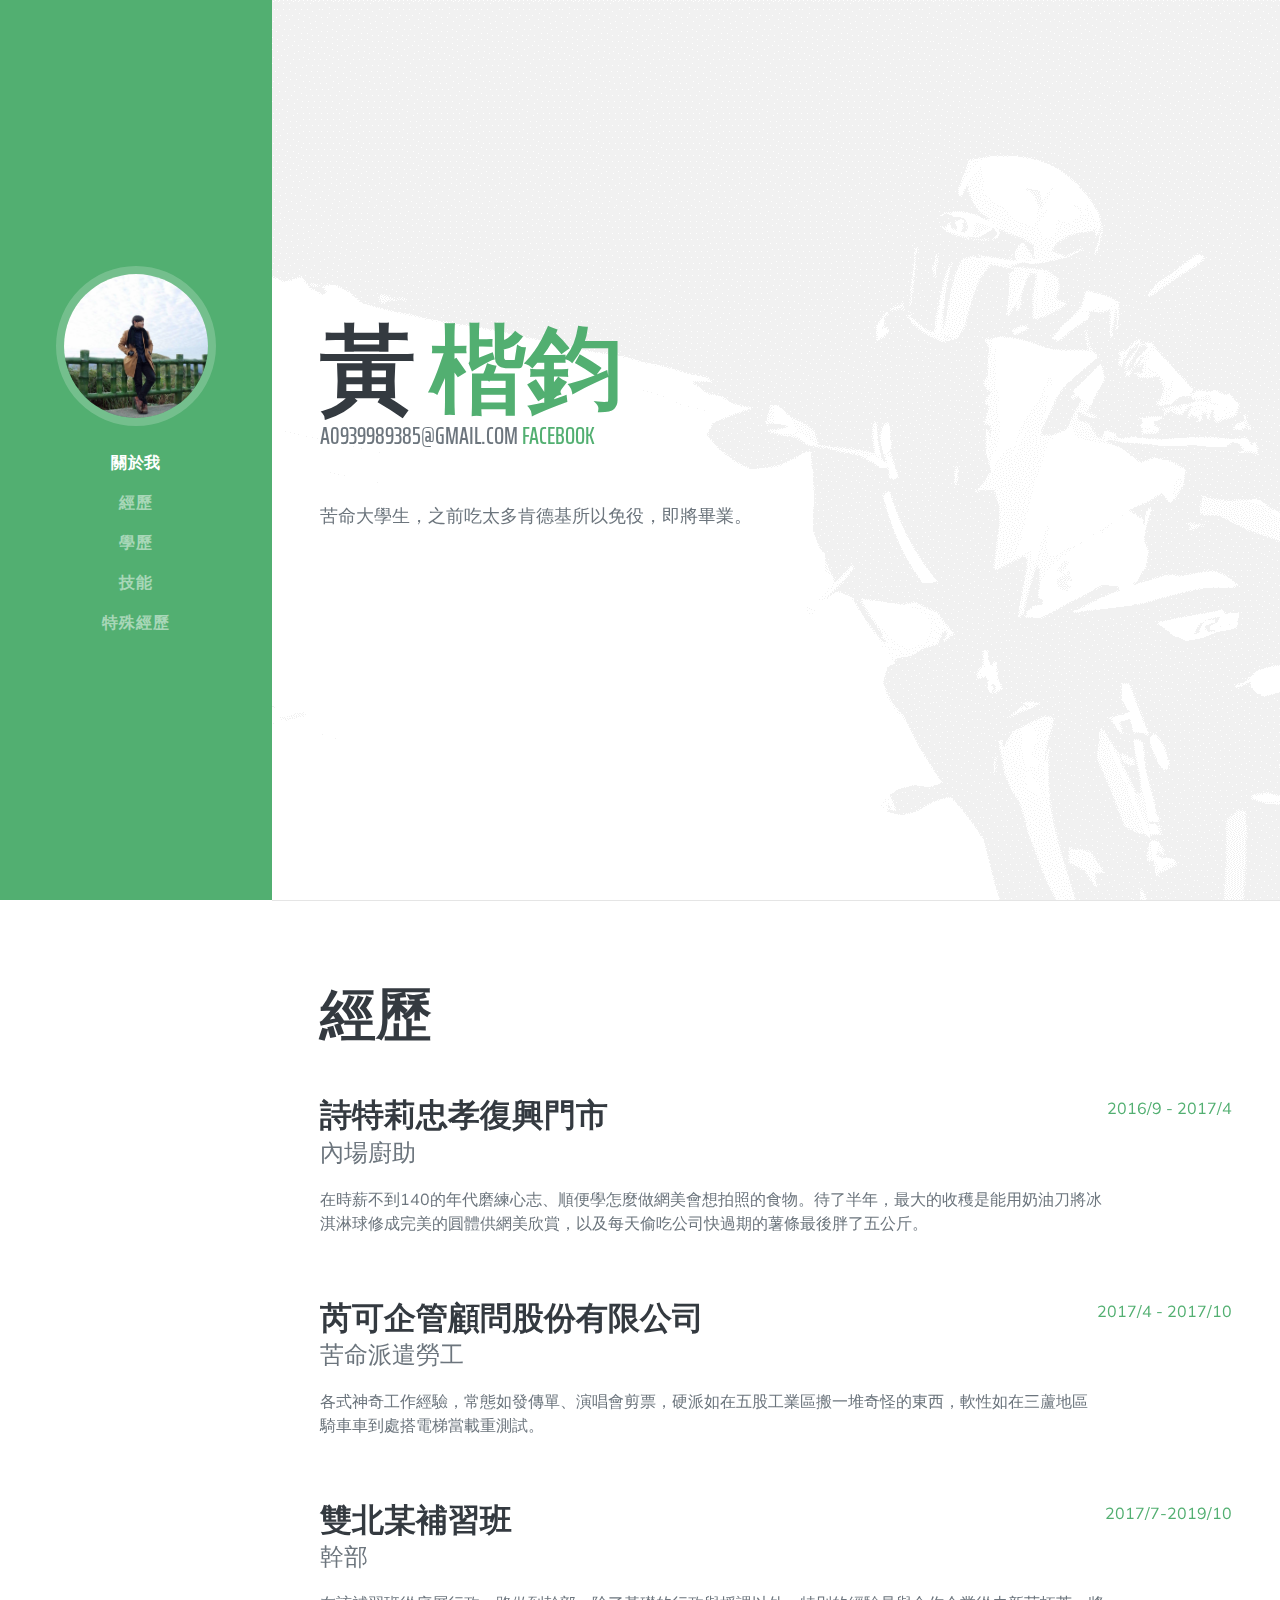
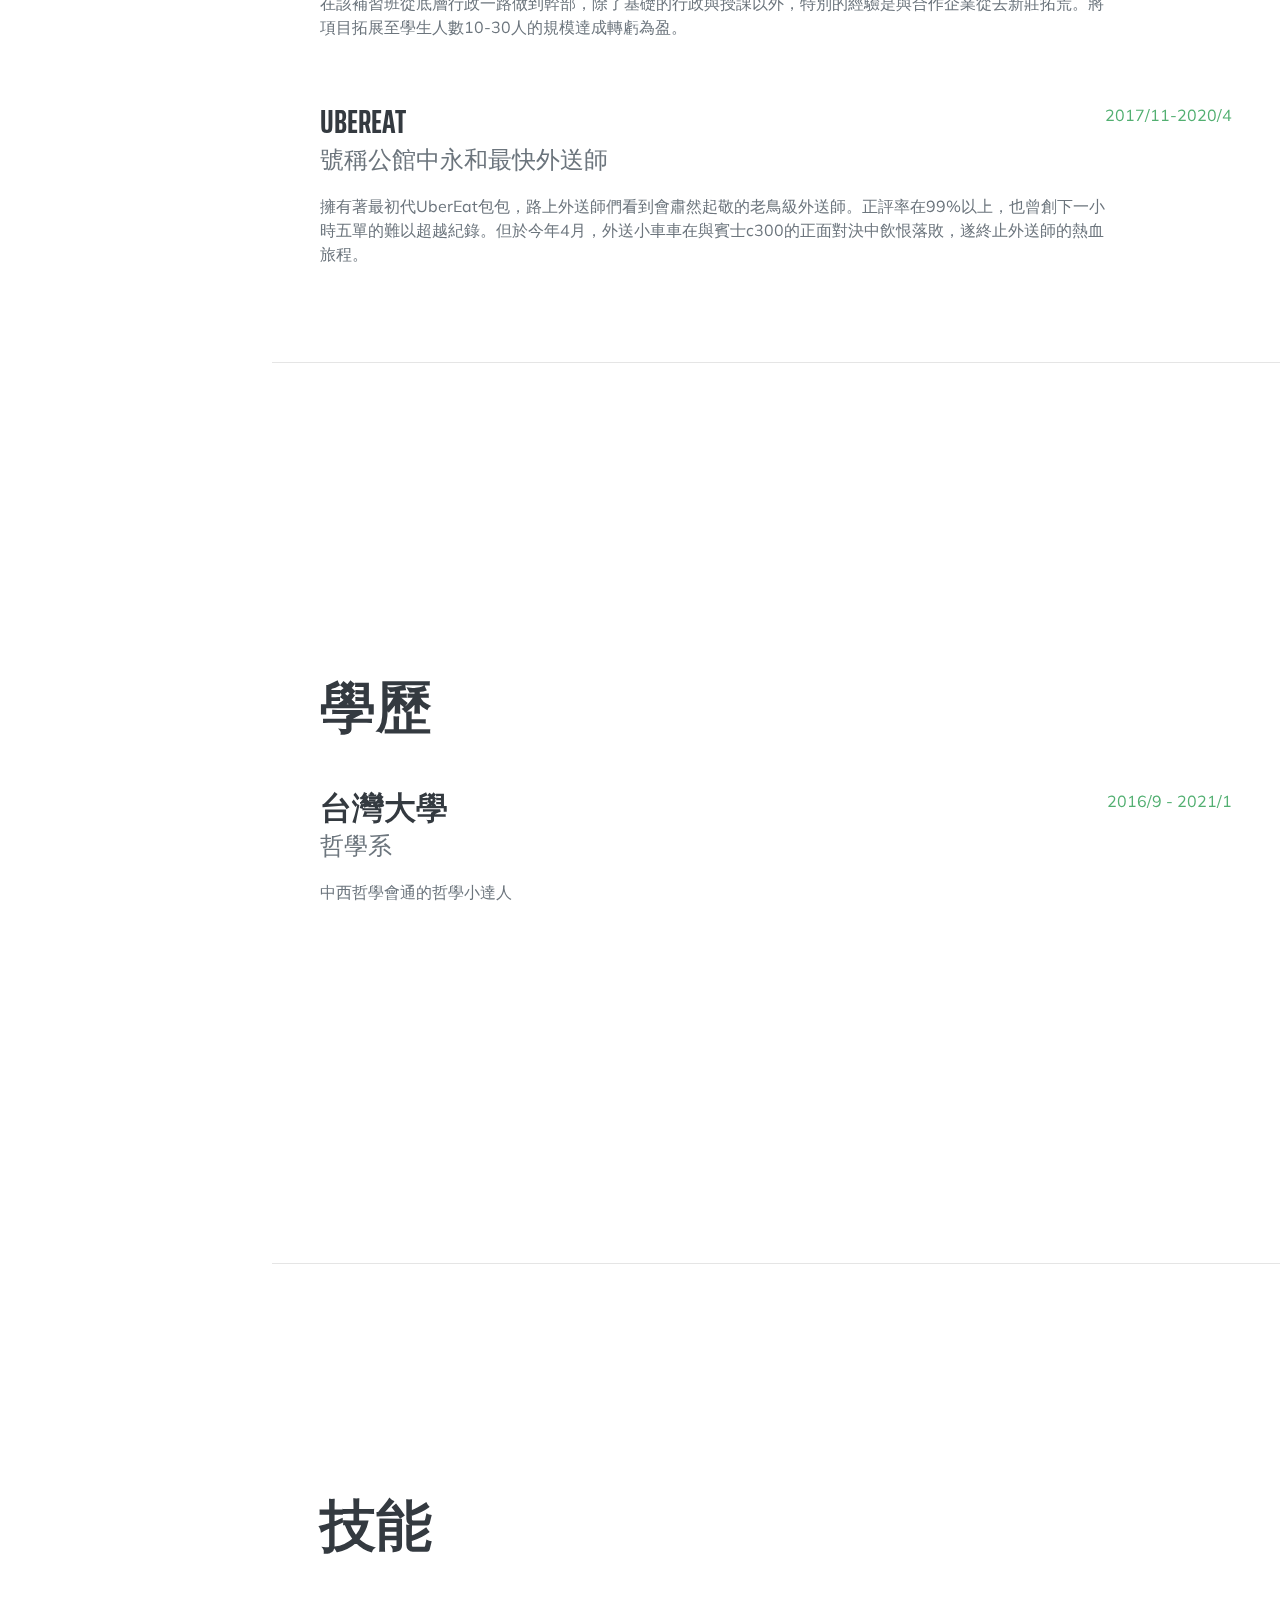
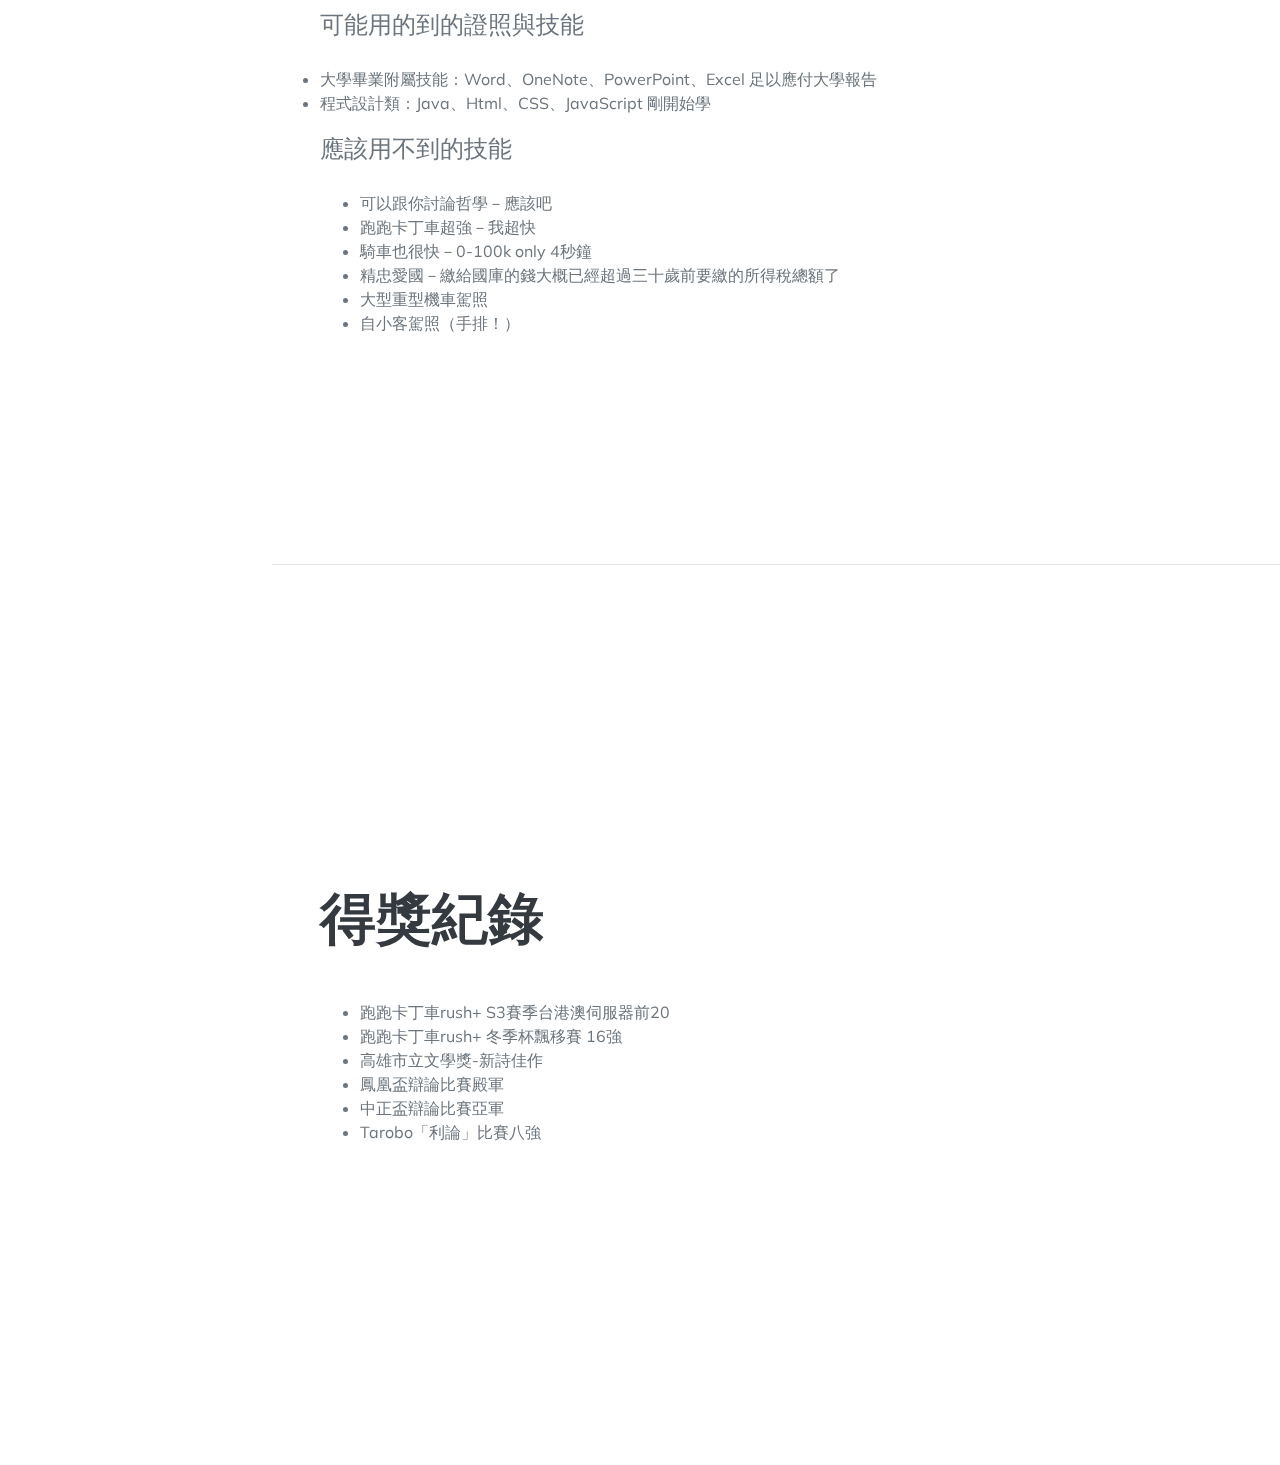
==== personal/index.html @ 2d290353 "Add files via upload" ====
<!DOCTYPE html>
<html lang="en">
    <head>
        <meta charset="utf-8" />
        <meta name="viewport" content="width=device-width, initial-scale=1, shrink-to-fit=no" />
        <meta name="description" content="" />
        <meta name="author" content="" />
        <title>前端程式設計-作業三</title>
        <link rel="icon" type="image/x-icon" href="assets/img/跑跑.png" />
        <!-- Font Awesome icons (free version)-->
        <script src="https://use.fontawesome.com/releases/v5.15.1/js/all.js" crossorigin="anonymous"></script>
        <!-- Google fonts-->
        <link href="https://fonts.googleapis.com/css?family=Saira+Extra+Condensed:500,700" rel="stylesheet" type="text/css" />
        <link href="https://fonts.googleapis.com/css?family=Muli:400,400i,800,800i" rel="stylesheet" type="text/css" />
        <!-- Core theme CSS (includes Bootstrap)-->
        <link href="css/styles.css" rel="stylesheet" />

        
    </head>
    <div class="bg"><img src="/assets/img/testbg.png" ></div>
    <body id="page-top">
        
        <!-- Navigation-->
        <nav class="navbar navbar-expand-lg navbar-dark bg-primary fixed-top" id="sideNav">
            <a class="navbar-brand js-scroll-trigger" href="#page-top">
                <span class="d-block d-lg-none">KJ Huang</span>
                <span class="d-none d-lg-block"><img class="img-fluid img-profile rounded-circle mx-auto mb-2" src="assets/img/正常一點的.jpg" alt="" /></span>
                
            </a>
            <button class="navbar-toggler" type="button" data-toggle="collapse" data-target="#navbarSupportedContent" aria-controls="navbarSupportedContent" aria-expanded="false" aria-label="Toggle navigation"><span class="navbar-toggler-icon"></span></button>
            <div class="collapse navbar-collapse" id="navbarSupportedContent">
                <ul class="navbar-nav">
                    <li class="nav-item"><a class="nav-link js-scroll-trigger" href="#about">關於我</a></li>
                    <li class="nav-item"><a class="nav-link js-scroll-trigger" href="#experience">經歷</a></li>
                    <li class="nav-item"><a class="nav-link js-scroll-trigger" href="#education">學歷</a></li>
                    <li class="nav-item"><a class="nav-link js-scroll-trigger" href="#skills">技能</a></li>

                    <li class="nav-item"><a class="nav-link js-scroll-trigger" href="#awards">特殊經歷</a></li>
                </ul>
            </div>
            
        </nav>
       
 
        <!-- Page Content-->
        <div class="container-fluid p-0">
            <!-- About-->
            <section class="resume-section" id="about">
                <div class="resume-section-content">
                    <h1 class="mb-0">
                        黃
                        <span class="text-primary">楷鈞</span>
                    </h1>
                    <div class="subheading mb-5">
                        a0939989385@gmail.com
                        <a href="https://www.facebook.com/profile.php?id=100022500132320">Facebook</a>
                    </div>
                    
                    <p class="lead mb-5">苦命大學生，之前吃太多肯德基所以免役，即將畢業。</p>
                   
                </div>
            </section>
            <hr class="m-0" />
            <!-- Experience-->
            <section class="resume-section" id="experience">
                <div class="resume-section-content">
                    <h2 class="mb-5">經歷</h2>
                    <div class="d-flex flex-column flex-md-row justify-content-between mb-5">
                        <div class="flex-grow-1">
                            <h3 class="mb-0">詩特莉忠孝復興門市</h3>
                            <div class="subheading mb-3">內場廚助</div>
                            <p>在時薪不到140的年代磨練心志、順便學怎麼做網美會想拍照的食物。待了半年，最大的收穫是能用奶油刀將冰淇淋球修成完美的圓體供網美欣賞，以及每天偷吃公司快過期的薯條最後胖了五公斤。</p>
                        </div>
                        <div class="flex-shrink-0"><span class="text-primary">2016/9 - 2017/4</span></div>
                    </div>
                    <div class="d-flex flex-column flex-md-row justify-content-between mb-5">
                        <div class="flex-grow-1">
                            <h3 class="mb-0">芮可企管顧問股份有限公司</h3>
                            <div class="subheading mb-3">苦命派遣勞工</div>
                            <p>各式神奇工作經驗，常態如發傳單、演唱會剪票，硬派如在五股工業區搬一堆奇怪的東西，軟性如在三蘆地區騎車車到處搭電梯當載重測試。</p>
                        </div>
                        <div class="flex-shrink-0"><span class="text-primary">2017/4 - 2017/10</span></div>
                    </div>
                    <div class="d-flex flex-column flex-md-row justify-content-between mb-5">
                        <div class="flex-grow-1">
                            <h3 class="mb-0">雙北某補習班</h3>
                            <div class="subheading mb-3">幹部</div>
                            <p>在該補習班從底層行政一路做到幹部，除了基礎的行政與授課以外，特別的經驗是與合作企業從去新莊拓荒。將項目拓展至學生人數10-30人的規模達成轉虧為盈。
                
                            </p>
                        </div>
                        <div class="flex-shrink-0"><span class="text-primary">2017/7-2019/10</span></div>
                    </div>
                    <div class="d-flex flex-column flex-md-row justify-content-between">
                        <div class="flex-grow-1">
                            <h3 class="mb-0">UberEat</h3>
                            <div class="subheading mb-3">號稱公館中永和最快外送師</div>
                            <p>擁有著最初代UberEat包包，路上外送師們看到會肅然起敬的老鳥級外送師。正評率在99%以上，也曾創下一小時五單的難以超越紀錄。但於今年4月，外送小車車在與賓士c300的正面對決中飲恨落敗，遂終止外送師的熱血旅程。</p>

                        </div>
                        <div class="flex-shrink-0"><span class="text-primary">2017/11-2020/4</span></div>
                    </div>
                </div>
            </section>
            <hr class="m-0" />
            <!-- Education-->
            <section class="resume-section" id="education">
                <div class="resume-section-content">
                    <h2 class="mb-5">學歷</h2>
                    <div class="d-flex flex-column flex-md-row justify-content-between mb-5">
                        <div class="flex-grow-1">
                            <h3 class="mb-0">台灣大學</h3>
                            <div class="subheading mb-3">哲學系</div>
                            <div>中西哲學會通的哲學小達人</div>
                
                        </div>
                        <div class="flex-shrink-0"><span class="text-primary">2016/9 - 2021/1</span></div>
                    </div>
                   
                </div>
            </section>
            <hr class="m-0" />
            <!-- Skills-->
            <section class="resume-section" id="skills">
                <div class="resume-section-content">
                    <h2 class="mb-5">技能</h2>
                    <div class="subheading mb-4">可能用的到的證照與技能</div>
                   
                    <li>
                        <span class="fa-li"><i class="fas fa-check"></i></span>
                        大學畢業附屬技能：Word、OneNote、PowerPoint、Excel
                        足以應付大學報告
                    </li>
                    <li>
                        <span class="fa-li"><i class="fas fa-check"></i></span>
                        程式設計類：Java、Html、CSS、JavaScript 
                        剛開始學
                    </li>


<p>    </p>


                    <div class="subheading mb-4">應該用不到的技能</div>
                    
                
                    <ul class="fa-ul mb-0">
                        <li>
                            <span class="fa-li"><i class="fas fa-check"></i></span>
                            可以跟你討論哲學－應該吧
                        </li>
                     
                        <li>
                            <span class="fa-li"><i class="fas fa-check"></i></span>
                            跑跑卡丁車超強－我超快
                        </li>
                        <li>
                            <span class="fa-li"><i class="fas fa-check"></i></span>
                            騎車也很快－0-100k only 4秒鐘
                        </li>
                    
                        <li>
                            <span class="fa-li"><i class="fas fa-check"></i></span>
                            精忠愛國－繳給國庫的錢大概已經超過三十歲前要繳的所得稅總額了
                        </li>
                        <li>
                            <span class="fa-li"><i class="fas fa-check"></i></span>
                            大型重型機車駕照
                        </li>
                        <li>
                            <span class="fa-li"><i class="fas fa-check"></i></span>
                            自小客駕照（手排！）
                        </li>
                    </ul>
                </div>
            </section>
            <hr class="m-0" />
           
            <!-- Awards-->
            <section class="resume-section" id="awards">
                <div class="resume-section-content">
                    <h2 class="mb-5">得獎紀錄</h2>
                    <ul class="fa-ul mb-0">
                        <li>
                            <span class="fa-li"><i class="fas fa-trophy text-warning"></i></span>
                            跑跑卡丁車rush+ S3賽季台港澳伺服器前20
                        </li>
                        <li>
                            <span class="fa-li"><i class="fas fa-trophy text-warning"></i></span>
                            跑跑卡丁車rush+ 冬季杯飄移賽 16強
                        </li>
                        <li>
                            <span class="fa-li"><i class="fas fa-trophy text-warning"></i></span>
                            高雄市立文學獎-新詩佳作
                        </li>
                        <li>
                            <span class="fa-li"><i class="fas fa-trophy text-warning"></i></span>
                            鳳凰盃辯論比賽殿軍
                        </li>
                        <li>
                            <span class="fa-li"><i class="fas fa-trophy text-warning"></i></span>
                            中正盃辯論比賽亞軍
                        </li>
                        <li>
                            <span class="fa-li"><i class="fas fa-trophy text-warning"></i></span>
                            Tarobo「利論」比賽八強
                        </li>
                       
                    </ul>
                </div>
            </section>
        </div>
        <!-- Bootstrap core JS-->
        <script src="https://cdnjs.cloudflare.com/ajax/libs/jquery/3.5.1/jquery.min.js"></script>
        <script src="https://cdn.jsdelivr.net/npm/bootstrap@4.5.3/dist/js/bootstrap.bundle.min.js"></script>
        <!-- Third party plugin JS-->
        <script src="https://cdnjs.cloudflare.com/ajax/libs/jquery-easing/1.4.1/jquery.easing.min.js"></script>
        <!-- Core theme JS-->
        <script src="js/scripts.js"></script>
    </body>
</html>
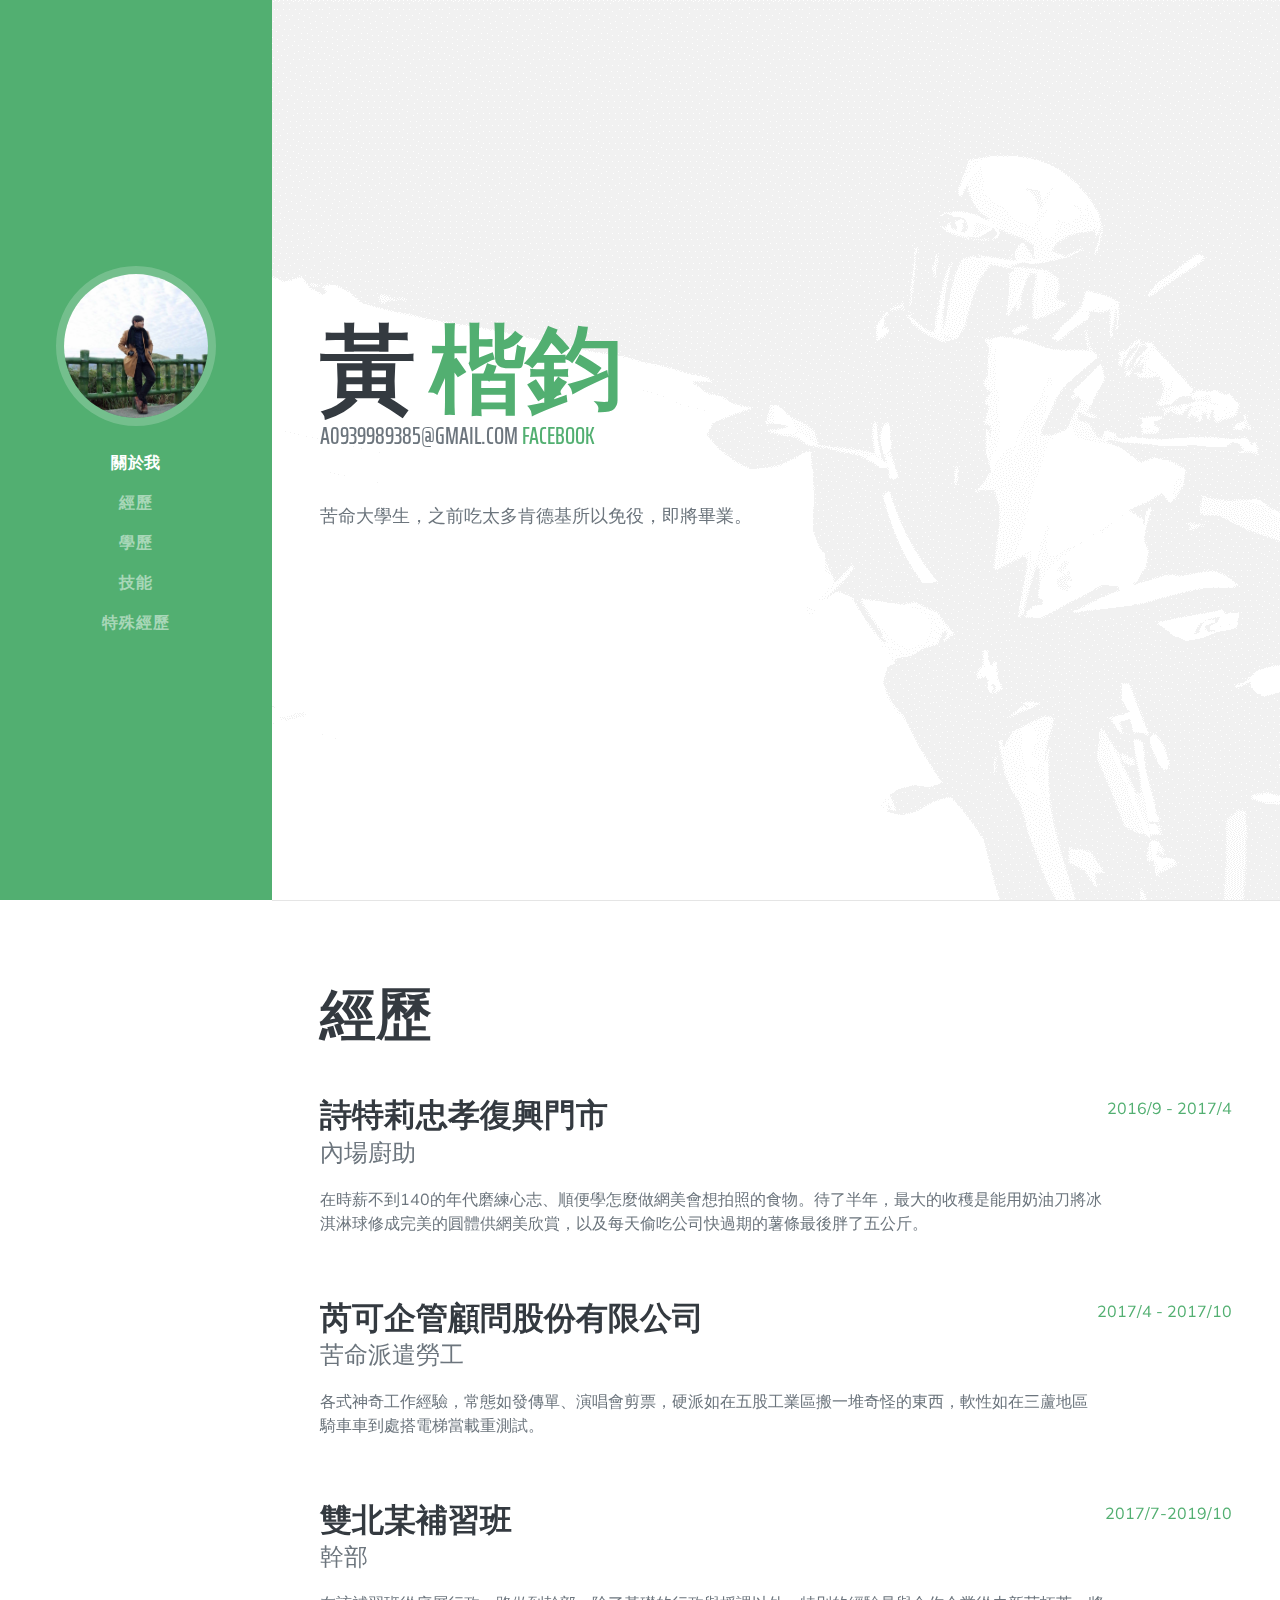
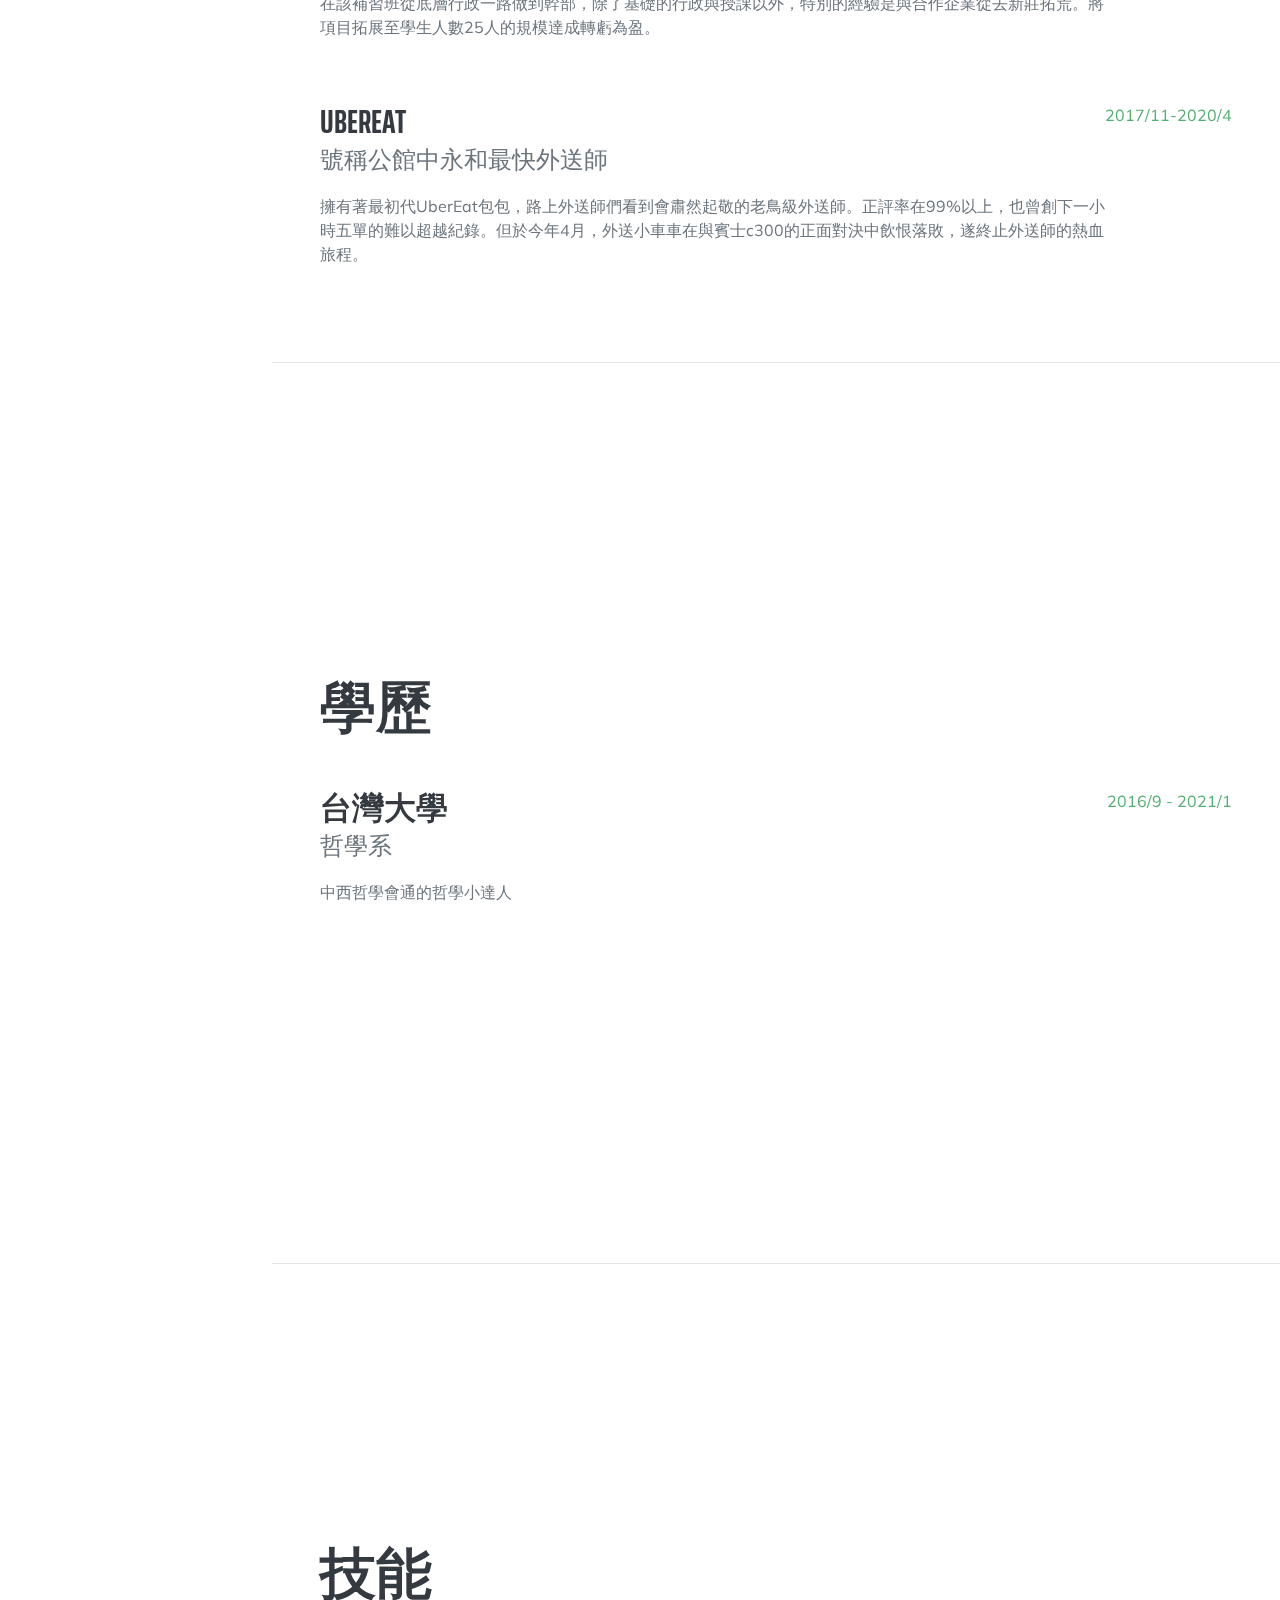
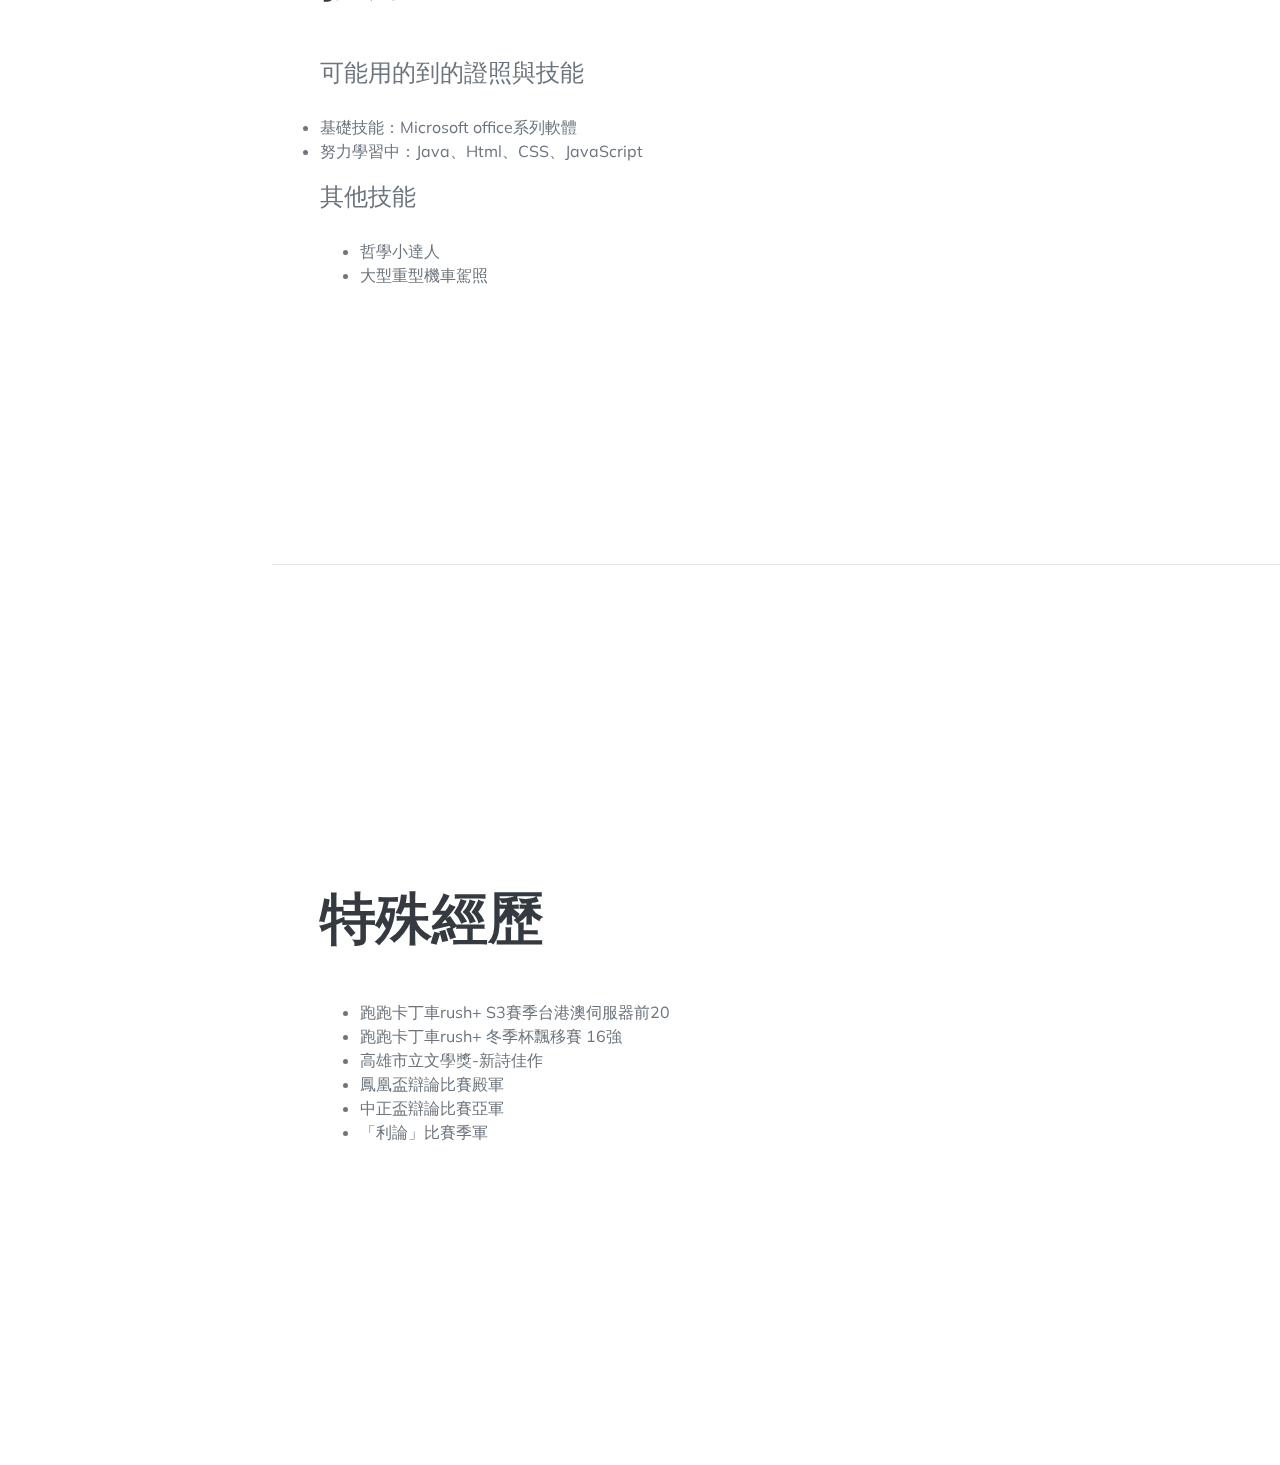
==== commit d9f4b28b: "Update index.html" ====
--- a/personal/index.html
+++ b/personal/index.html
@@ -5,7 +5,7 @@
         <meta name="viewport" content="width=device-width, initial-scale=1, shrink-to-fit=no" />
         <meta name="description" content="" />
         <meta name="author" content="" />
-        <title>前端程式設計-作業三</title>
+        <title>KJ Huang</title>
         <link rel="icon" type="image/x-icon" href="assets/img/跑跑.png" />
         <!-- Font Awesome icons (free version)-->
         <script src="https://use.fontawesome.com/releases/v5.15.1/js/all.js" crossorigin="anonymous"></script>
@@ -85,7 +85,7 @@
                         <div class="flex-grow-1">
                             <h3 class="mb-0">雙北某補習班</h3>
                             <div class="subheading mb-3">幹部</div>
-                            <p>在該補習班從底層行政一路做到幹部，除了基礎的行政與授課以外，特別的經驗是與合作企業從去新莊拓荒。將項目拓展至學生人數10-30人的規模達成轉虧為盈。
+                            <p>在該補習班從底層行政一路做到幹部，除了基礎的行政與授課以外，特別的經驗是與合作企業從去新莊拓荒。將項目拓展至學生人數25人的規模達成轉虧為盈。
                 
                             </p>
                         </div>
@@ -128,49 +128,34 @@
                    
                     <li>
                         <span class="fa-li"><i class="fas fa-check"></i></span>
-                        大學畢業附屬技能：Word、OneNote、PowerPoint、Excel
-                        足以應付大學報告
+                        基礎技能：Microsoft office系列軟體
+                        
                     </li>
                     <li>
                         <span class="fa-li"><i class="fas fa-check"></i></span>
-                        程式設計類：Java、Html、CSS、JavaScript 
-                        剛開始學
+                        努力學習中：Java、Html、CSS、JavaScript 
+                     
                     </li>
+                  
 
 
 <p>    </p>
 
 
-                    <div class="subheading mb-4">應該用不到的技能</div>
+                    <div class="subheading mb-4">其他技能</div>
                     
                 
                     <ul class="fa-ul mb-0">
                         <li>
                             <span class="fa-li"><i class="fas fa-check"></i></span>
-                            可以跟你討論哲學－應該吧
+                            哲學小達人
                         </li>
                      
-                        <li>
-                            <span class="fa-li"><i class="fas fa-check"></i></span>
-                            跑跑卡丁車超強－我超快
-                        </li>
-                        <li>
-                            <span class="fa-li"><i class="fas fa-check"></i></span>
-                            騎車也很快－0-100k only 4秒鐘
-                        </li>
-                    
-                        <li>
-                            <span class="fa-li"><i class="fas fa-check"></i></span>
-                            精忠愛國－繳給國庫的錢大概已經超過三十歲前要繳的所得稅總額了
-                        </li>
                         <li>
                             <span class="fa-li"><i class="fas fa-check"></i></span>
                             大型重型機車駕照
                         </li>
-                        <li>
-                            <span class="fa-li"><i class="fas fa-check"></i></span>
-                            自小客駕照（手排！）
-                        </li>
+                 
                     </ul>
                 </div>
             </section>
@@ -179,7 +164,7 @@
             <!-- Awards-->
             <section class="resume-section" id="awards">
                 <div class="resume-section-content">
-                    <h2 class="mb-5">得獎紀錄</h2>
+                    <h2 class="mb-5">特殊經歷</h2>
                     <ul class="fa-ul mb-0">
                         <li>
                             <span class="fa-li"><i class="fas fa-trophy text-warning"></i></span>
@@ -203,8 +188,9 @@
                         </li>
                         <li>
                             <span class="fa-li"><i class="fas fa-trophy text-warning"></i></span>
-                            Tarobo「利論」比賽八強
-                        </li>
+                            「利論」比賽季軍
+                        </li>
+                        
                        
                     </ul>
                 </div>
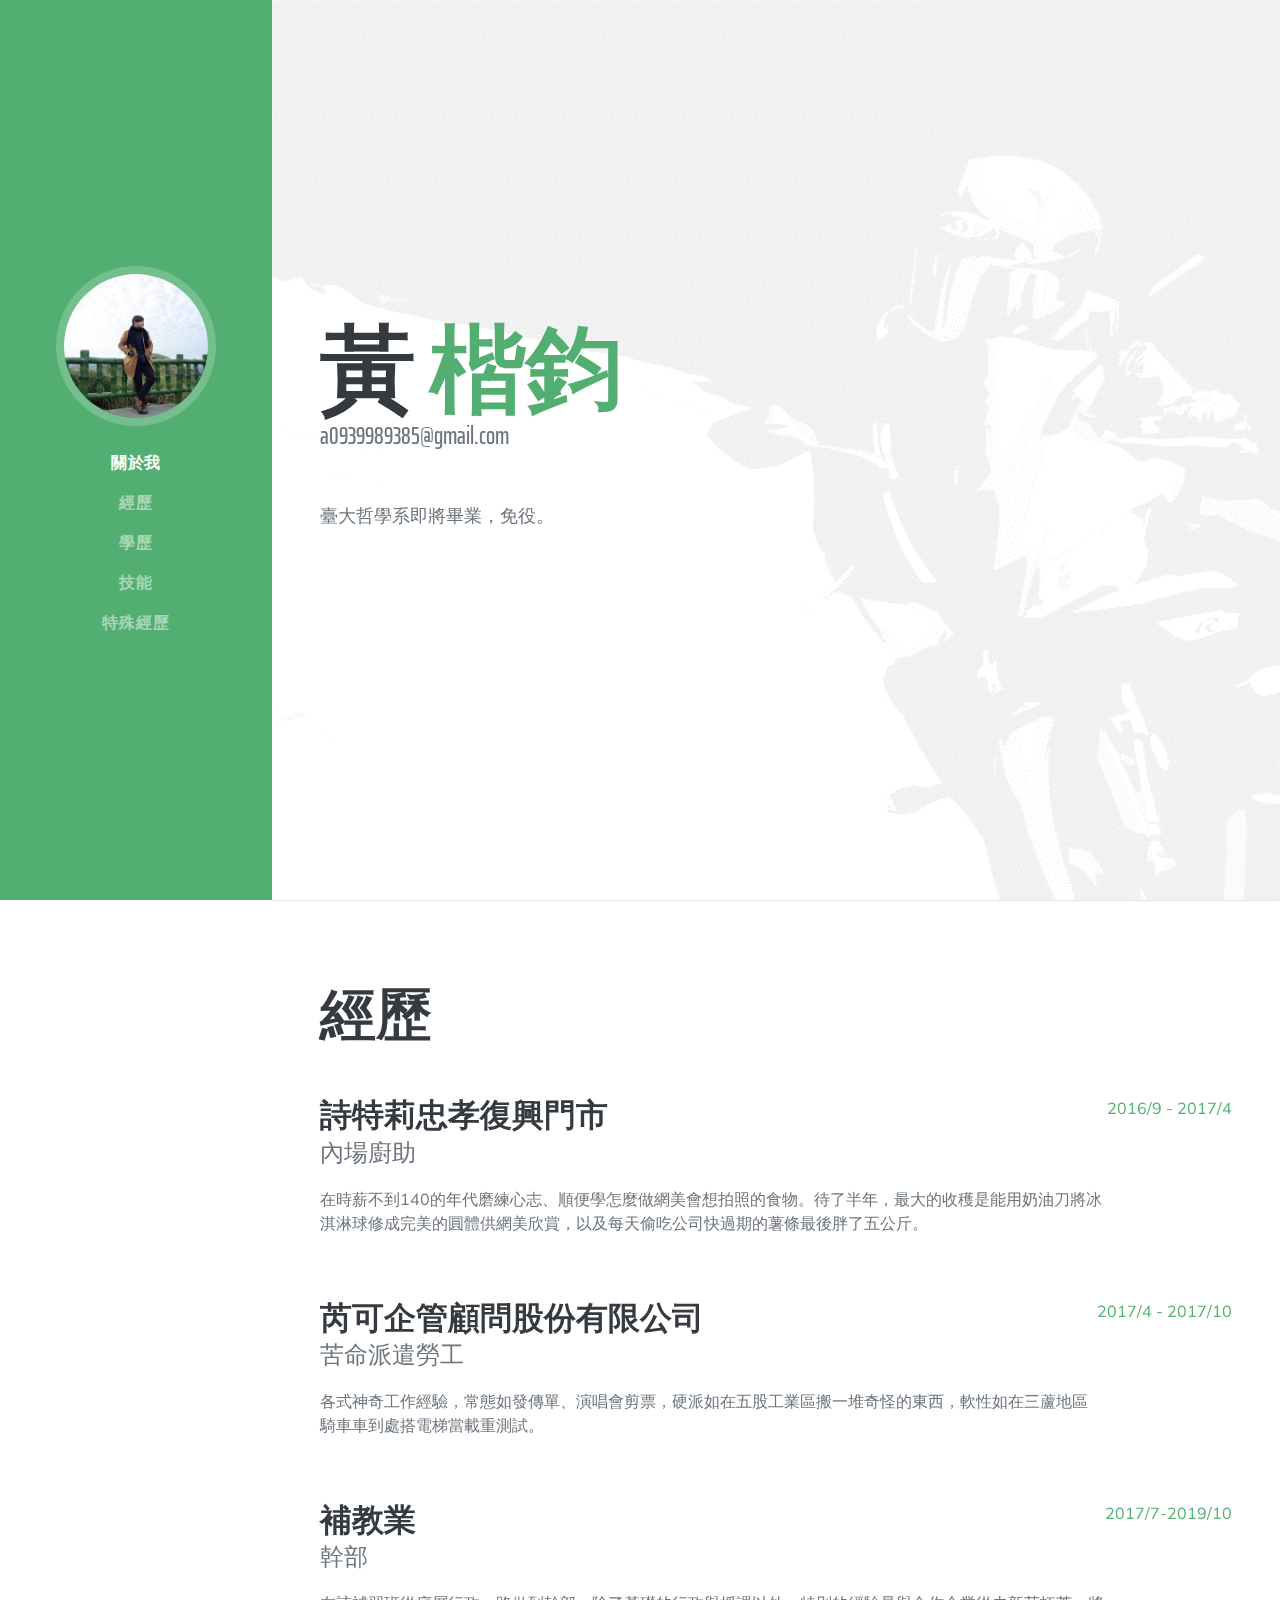
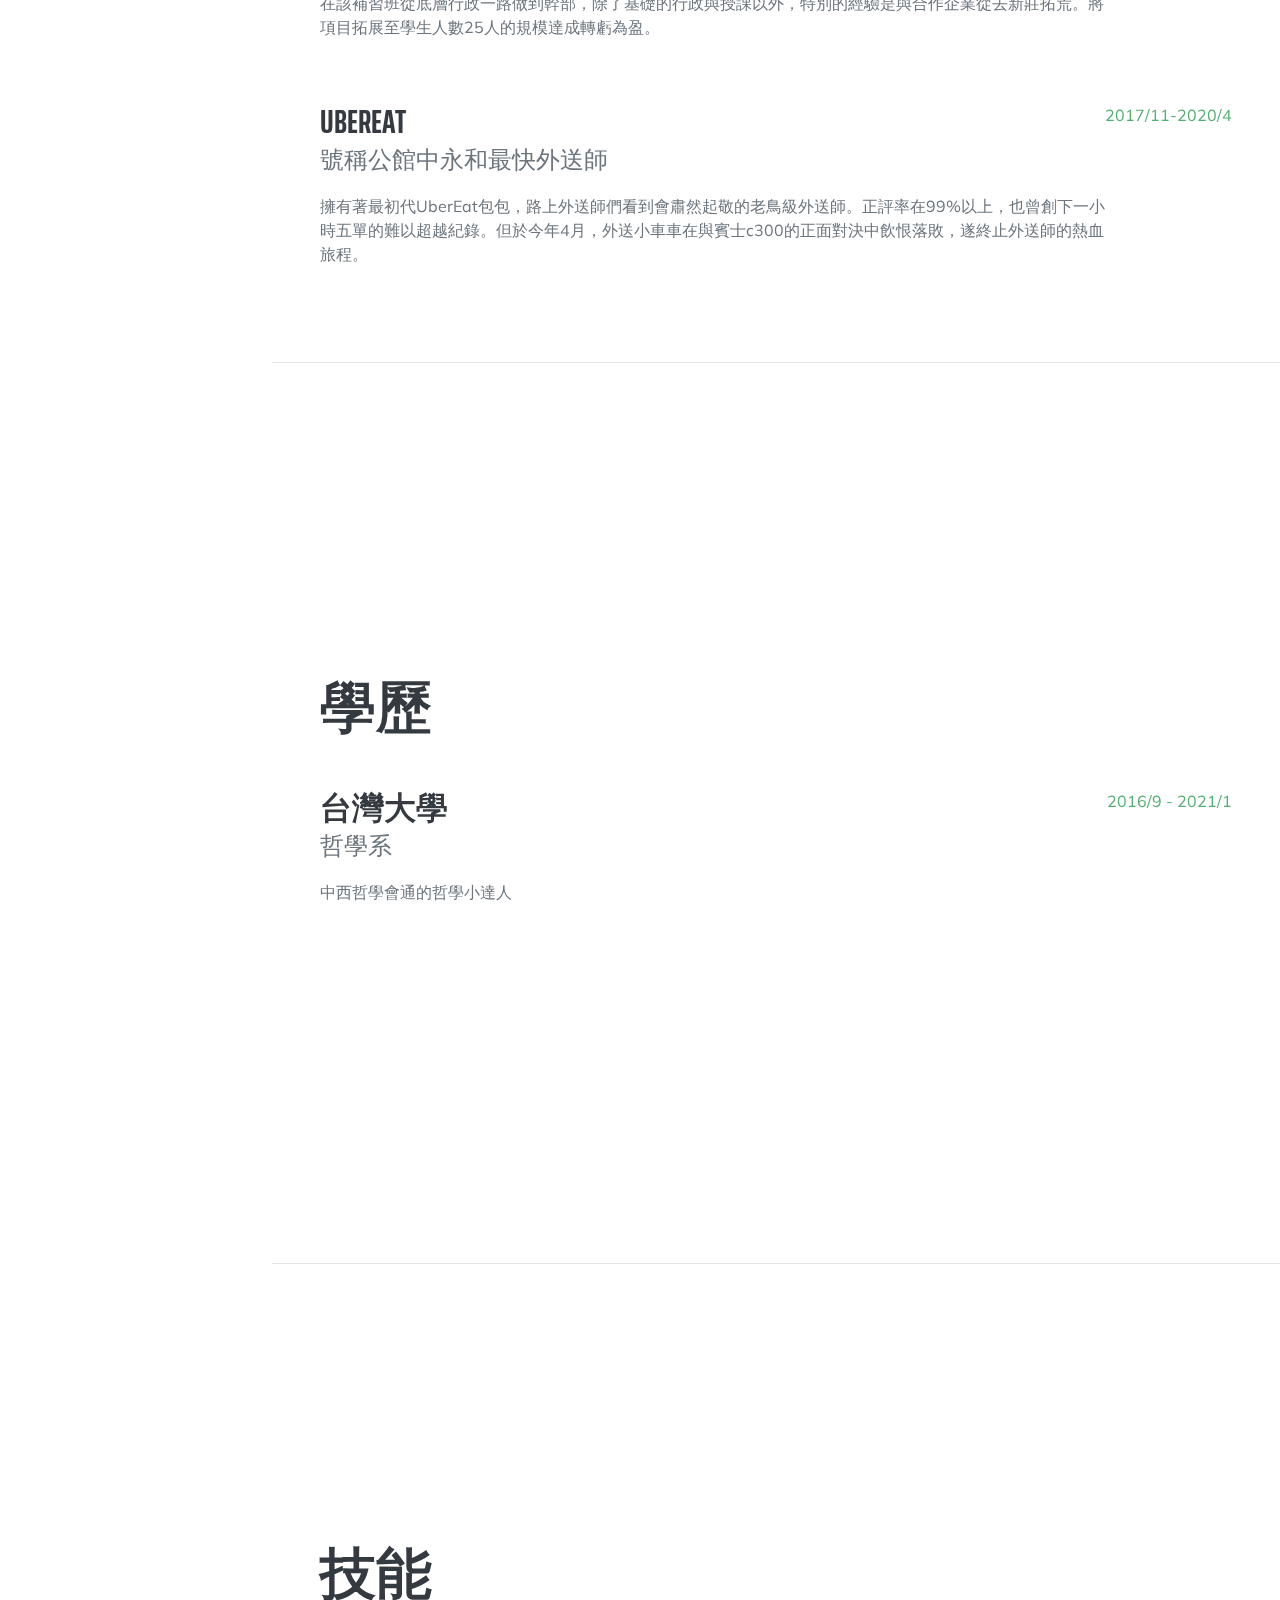
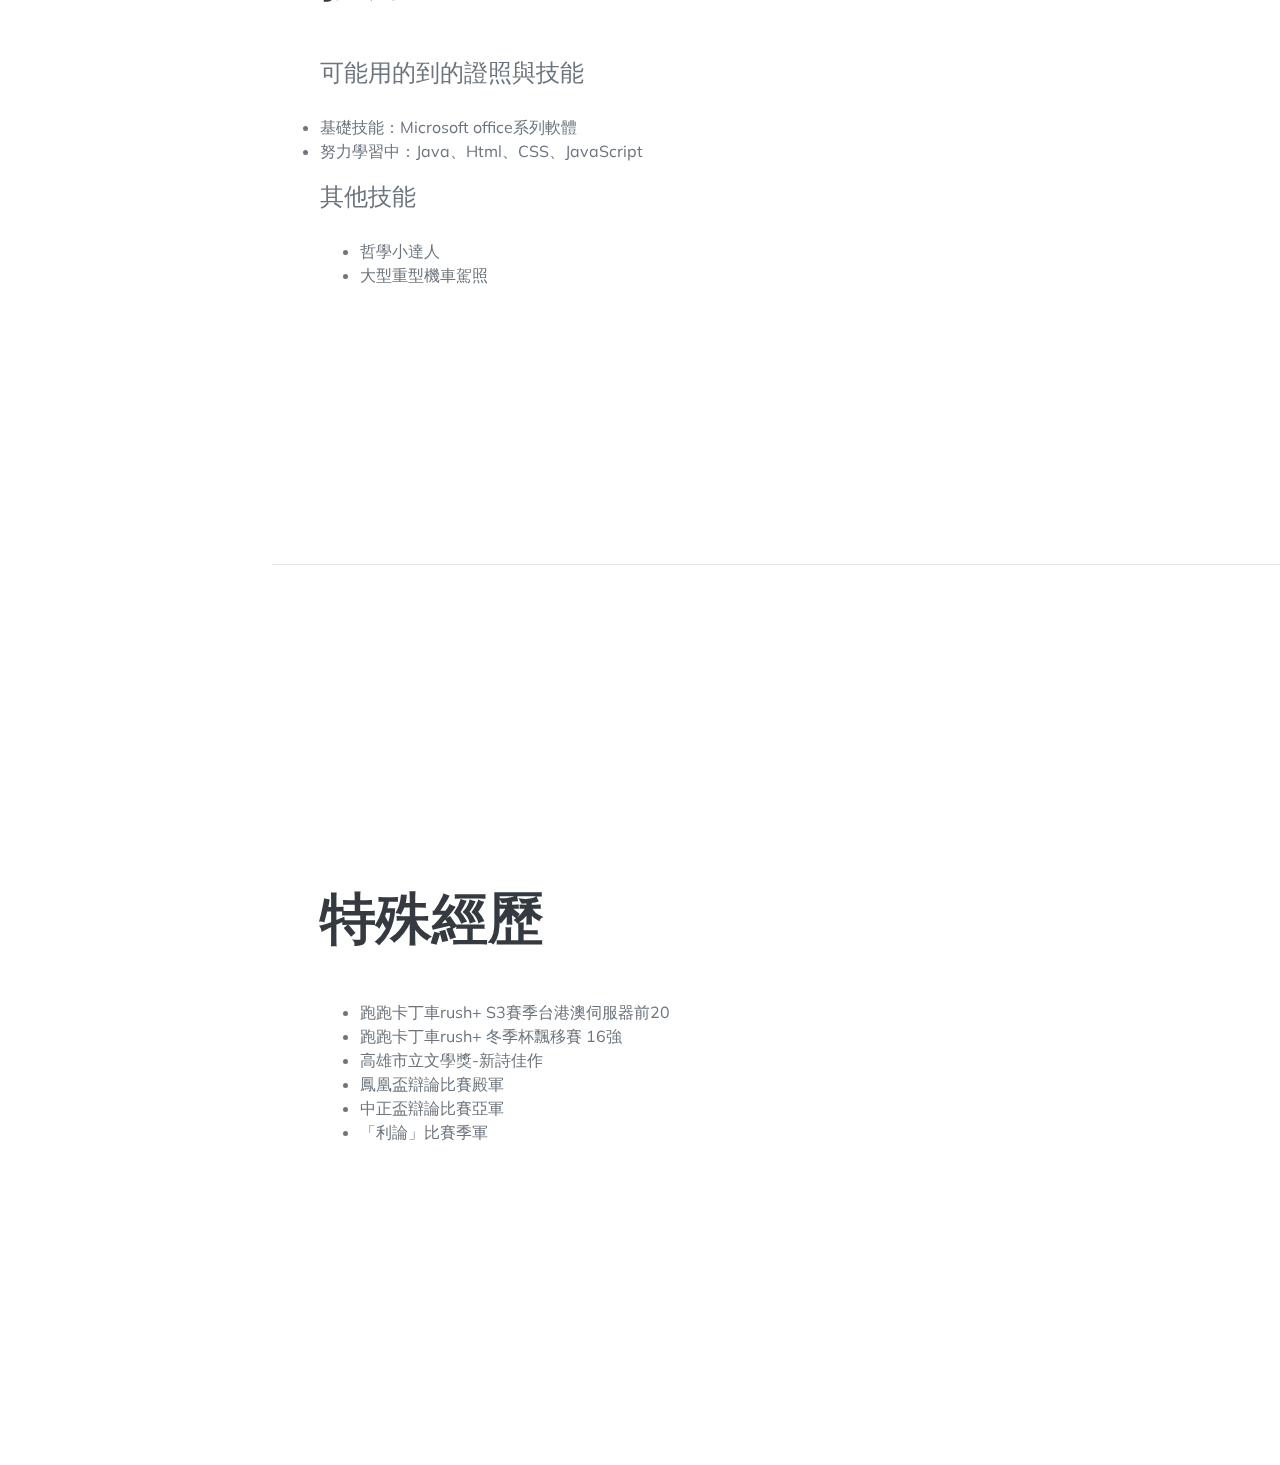
==== commit 3eadabf6: "Update index.html" ====
--- a/personal/index.html
+++ b/personal/index.html
@@ -53,10 +53,10 @@
                     </h1>
                     <div class="subheading mb-5">
                         a0939989385@gmail.com
-                        <a href="https://www.facebook.com/profile.php?id=100022500132320">Facebook</a>
+
                     </div>
                     
-                    <p class="lead mb-5">苦命大學生，之前吃太多肯德基所以免役，即將畢業。</p>
+                    <p class="lead mb-5">臺大哲學系即將畢業，免役。</p>
                    
                 </div>
             </section>
@@ -83,7 +83,7 @@
                     </div>
                     <div class="d-flex flex-column flex-md-row justify-content-between mb-5">
                         <div class="flex-grow-1">
-                            <h3 class="mb-0">雙北某補習班</h3>
+                            <h3 class="mb-0">補教業</h3>
                             <div class="subheading mb-3">幹部</div>
                             <p>在該補習班從底層行政一路做到幹部，除了基礎的行政與授課以外，特別的經驗是與合作企業從去新莊拓荒。將項目拓展至學生人數25人的規模達成轉虧為盈。
                 
